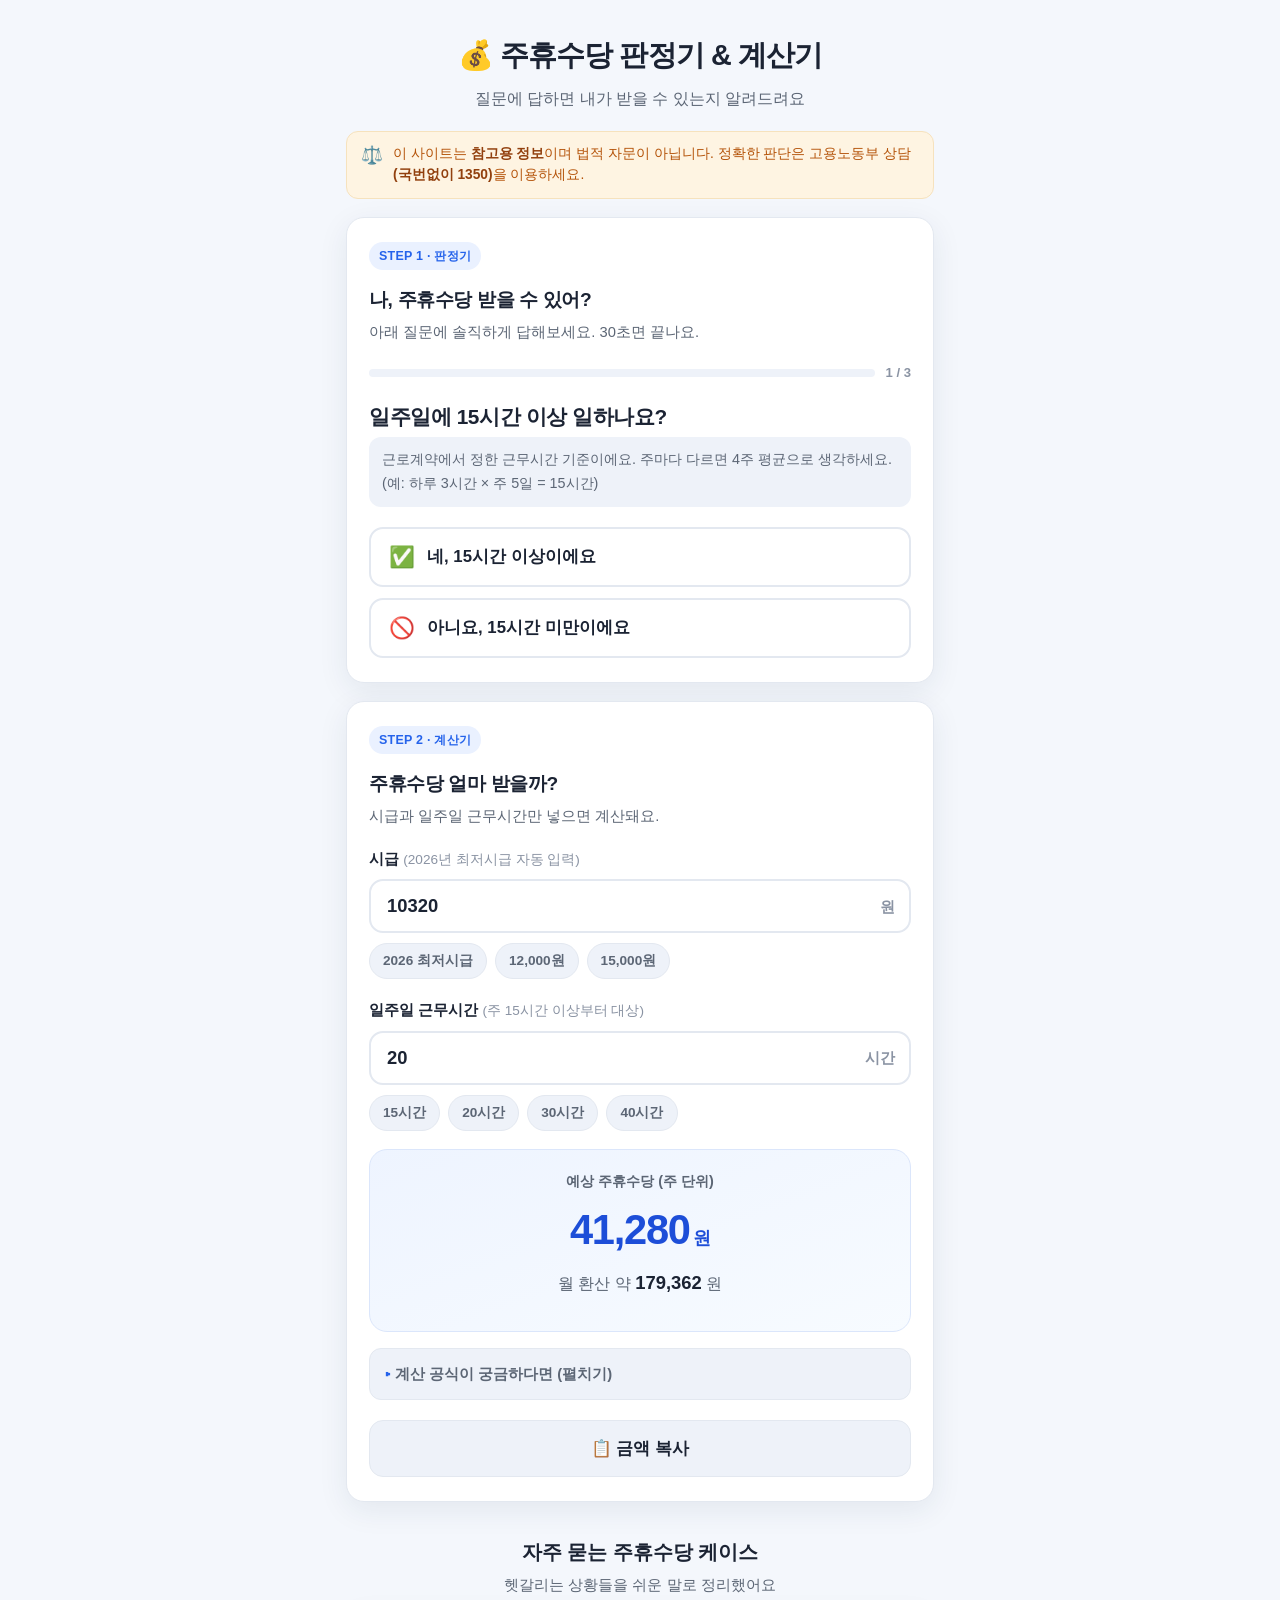
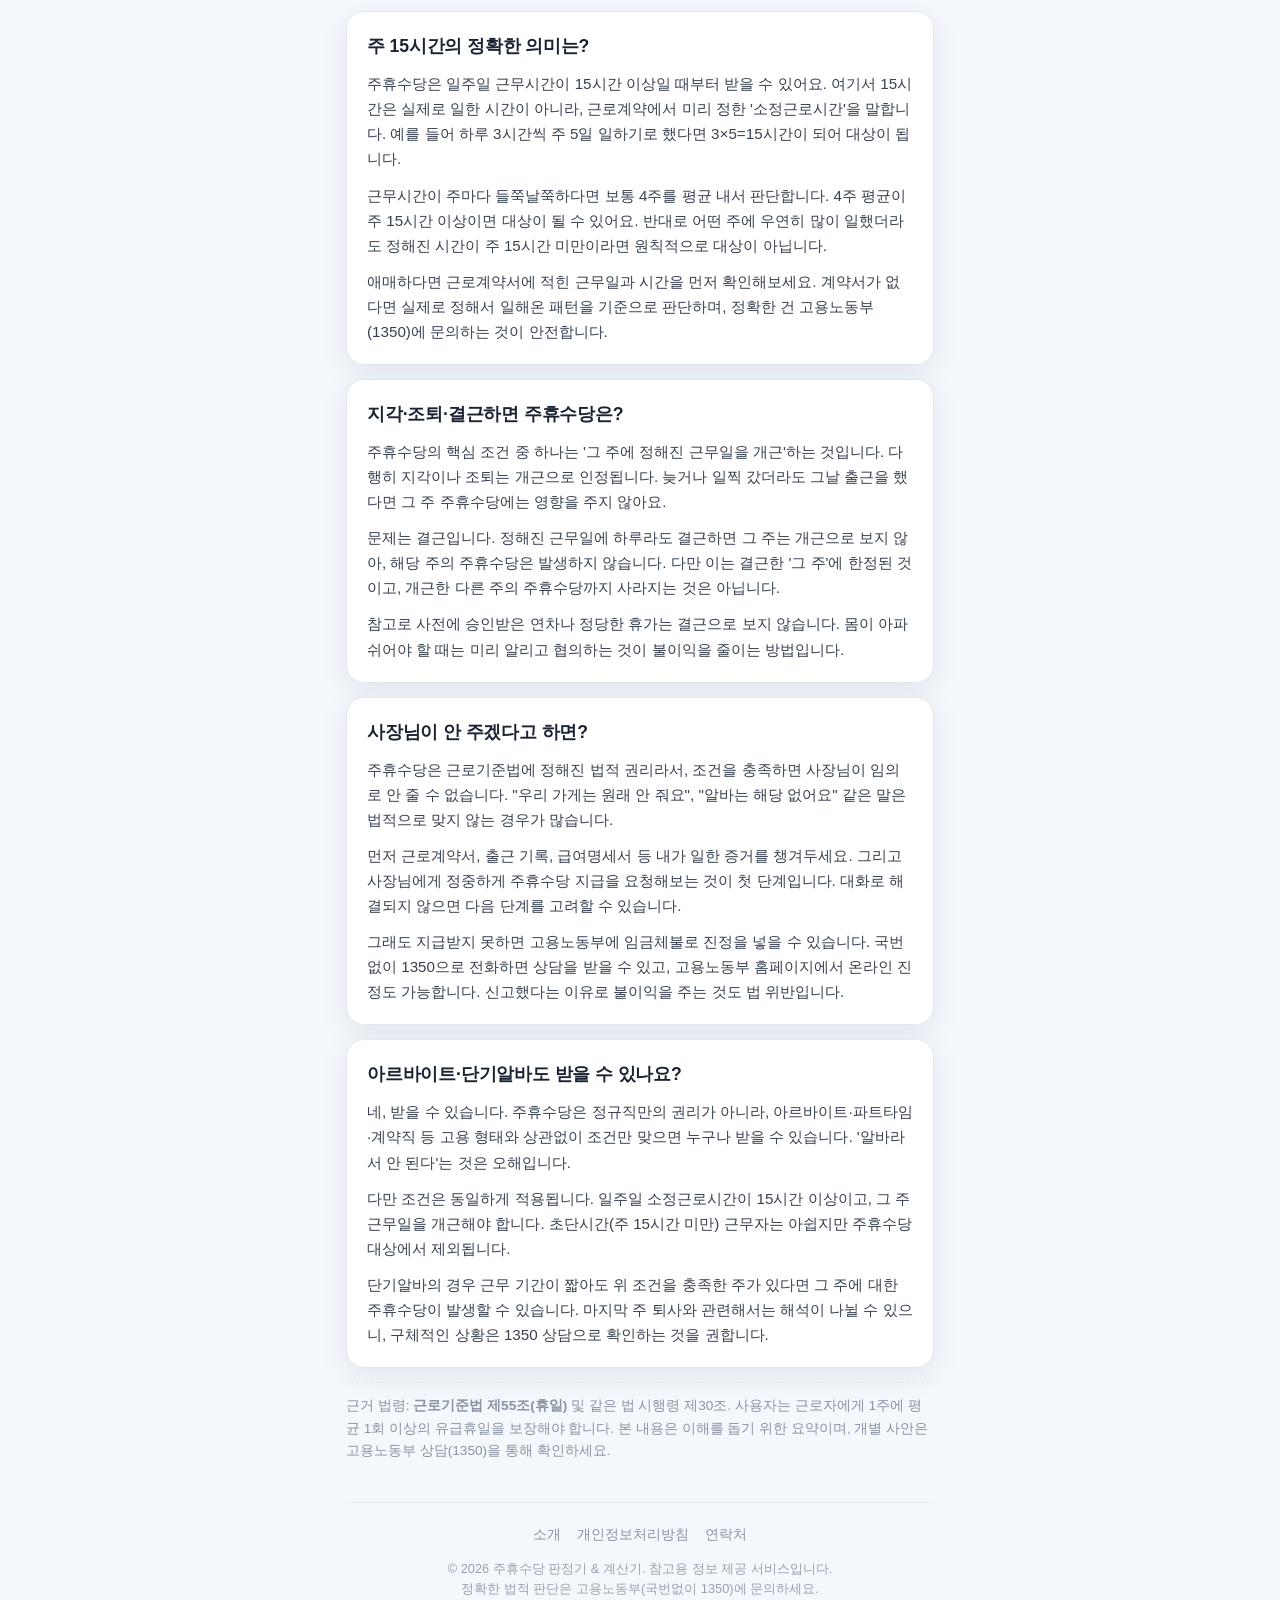
==== index.html @ 9daf7919 "주휴수당 판정기 & 계산기 정적 사이트 초기 커밋 - 판정기(설문형)+계산기(index.html), 밝은 테마(style.css) - 소개/개인정보처리방침/연락처 페이지" ====
<!DOCTYPE html>
<html lang="ko">
<head>
  <meta charset="UTF-8" />
  <meta name="viewport" content="width=device-width, initial-scale=1.0" />
  <title>주휴수당 계산기 · 주휴수당 조건 판정기 | 알바 주휴수당 바로 확인</title>
  <meta name="description" content="주휴수당 계산기와 조건 판정기. 질문 몇 개에 답하면 내가 주휴수당을 받을 수 있는지 바로 알려드려요. 시급과 근무시간만 넣으면 예상 주휴수당과 월 환산 금액까지 계산. 알바·단기알바도 확인하세요." />
  <meta name="keywords" content="주휴수당 계산기, 주휴수당 조건, 주휴수당, 주휴수당 계산, 알바 주휴수당, 주휴수당 지급조건" />
  <meta name="theme-color" content="#2563eb" />
  <meta property="og:title" content="주휴수당 계산기 · 조건 판정기" />
  <meta property="og:description" content="질문에 답하면 내가 주휴수당 받을 수 있는지 알려드려요. 시급·근무시간으로 금액까지 계산!" />
  <meta property="og:type" content="website" />
  <link rel="stylesheet" href="style.css" />
</head>
<body>
  <div class="wrap">
    <header class="site-header">
      <h1>💰 주휴수당 판정기 & 계산기</h1>
      <p class="subtitle">질문에 답하면 내가 받을 수 있는지 알려드려요</p>
    </header>

    <!-- 법적 고지 -->
    <div class="disclaimer">
      <span class="ico">⚖️</span>
      <div>
        이 사이트는 <strong>참고용 정보</strong>이며 법적 자문이 아닙니다.
        정확한 판단은 고용노동부 상담 <strong>(국번없이 1350)</strong>을 이용하세요.
      </div>
    </div>

    <!-- ===== 판정기 ===== -->
    <div class="card" id="quizCard">
      <span class="card-label">STEP 1 · 판정기</span>
      <h2 class="card-title">나, 주휴수당 받을 수 있어?</h2>
      <p class="card-desc">아래 질문에 솔직하게 답해보세요. 30초면 끝나요.</p>

      <!-- 진행 표시 -->
      <div class="quiz-progress" id="quizProgress">
        <div class="bar"><i id="quizBar"></i></div>
        <span class="step" id="quizStep">1 / 3</span>
      </div>

      <!-- 질문 영역 -->
      <div id="questionArea">
        <p class="question" id="questionText"></p>
        <p class="question-help" id="questionHelp"></p>
        <div class="answers" id="answersArea"></div>
        <button class="btn-back" id="backBtn" style="display:none;">← 이전 질문</button>
      </div>

      <!-- 결과 영역 -->
      <div class="result-box" id="quizResult">
        <div class="result-emoji" id="resEmoji">🎉</div>
        <p class="result-verdict" id="resVerdict"></p>
        <div class="result-reason" id="resReason"></div>
        <div class="next-hint" id="nextHint" style="display:none;">
          👇 아래 계산기에서 예상 금액을 확인해보세요!
        </div>
        <div class="btn-row">
          <button class="btn btn-ghost" id="quizCopyBtn">📋 결과 복사</button>
          <button class="btn btn-primary" id="quizRetryBtn">🔄 다시 하기</button>
        </div>
      </div>
    </div>

    <!-- ===== 계산기 ===== -->
    <div class="card" id="calcCard">
      <span class="card-label">STEP 2 · 계산기</span>
      <h2 class="card-title">주휴수당 얼마 받을까?</h2>
      <p class="card-desc">시급과 일주일 근무시간만 넣으면 계산돼요.</p>

      <div class="field">
        <label for="wageInput">시급 <span class="hint">(2026년 최저시급 자동 입력)</span></label>
        <div class="input-wrap">
          <input type="number" id="wageInput" inputmode="numeric" min="0" step="10" />
          <span class="unit">원</span>
        </div>
        <div class="quick-set">
          <button class="chip-btn" data-wage="min">2026 최저시급</button>
          <button class="chip-btn" data-wage="12000">12,000원</button>
          <button class="chip-btn" data-wage="15000">15,000원</button>
        </div>
      </div>

      <div class="field">
        <label for="hoursInput">일주일 근무시간 <span class="hint">(주 15시간 이상부터 대상)</span></label>
        <div class="input-wrap">
          <input type="number" id="hoursInput" inputmode="decimal" min="0" step="0.5" />
          <span class="unit">시간</span>
        </div>
        <div class="quick-set">
          <button class="chip-btn" data-hours="15">15시간</button>
          <button class="chip-btn" data-hours="20">20시간</button>
          <button class="chip-btn" data-hours="30">30시간</button>
          <button class="chip-btn" data-hours="40">40시간</button>
        </div>
      </div>

      <div class="calc-result" id="calcResult">
        <div class="row1">예상 주휴수당 (주 단위)</div>
        <div class="amount"><span id="weeklyAmount">0</span><small> 원</small></div>
        <div class="monthly">월 환산 약 <b id="monthlyAmount">0</b> 원</div>
        <div class="calc-warn" id="calcWarn"></div>
      </div>

      <details class="formula">
        <summary>계산 공식이 궁금하다면 (펼치기)</summary>
        <div class="body">
          <p>주휴수당은 <b>주 40시간을 기준</b>으로 하루치(8시간) 임금을 비례해서 줍니다.</p>
          <p><code>주휴수당 = (1주 근무시간 ÷ 40) × 8 × 시급</code></p>
          <p>단, 주 40시간을 넘게 일해도 <b>40시간 기준</b>으로 계산돼요. (주휴수당 상한 = 8시간분)</p>
          <p>월 환산은 <code>주휴수당 × 4.345주</code>로 계산했습니다. (한 달 평균 주 수)</p>
          <p style="color:var(--text-mute);">※ 실제 지급액은 근로계약·회사 규정에 따라 달라질 수 있어요.</p>
        </div>
      </details>

      <div class="btn-row">
        <button class="btn btn-ghost" id="calcCopyBtn">📋 금액 복사</button>
      </div>
    </div>

    <!-- ===== 설명(SEO) ===== -->
    <div class="info">
      <h2 class="info-heading">자주 묻는 주휴수당 케이스</h2>
      <p class="info-sub">헷갈리는 상황들을 쉬운 말로 정리했어요</p>

      <section>
        <h2>주 15시간의 정확한 의미는?</h2>
        <p>주휴수당은 일주일 근무시간이 15시간 이상일 때부터 받을 수 있어요. 여기서 15시간은 실제로 일한 시간이 아니라, 근로계약에서 미리 정한 '소정근로시간'을 말합니다. 예를 들어 하루 3시간씩 주 5일 일하기로 했다면 3×5=15시간이 되어 대상이 됩니다.</p>
        <p>근무시간이 주마다 들쭉날쭉하다면 보통 4주를 평균 내서 판단합니다. 4주 평균이 주 15시간 이상이면 대상이 될 수 있어요. 반대로 어떤 주에 우연히 많이 일했더라도 정해진 시간이 주 15시간 미만이라면 원칙적으로 대상이 아닙니다.</p>
        <p>애매하다면 근로계약서에 적힌 근무일과 시간을 먼저 확인해보세요. 계약서가 없다면 실제로 정해서 일해온 패턴을 기준으로 판단하며, 정확한 건 고용노동부(1350)에 문의하는 것이 안전합니다.</p>
      </section>

      <section>
        <h2>지각·조퇴·결근하면 주휴수당은?</h2>
        <p>주휴수당의 핵심 조건 중 하나는 '그 주에 정해진 근무일을 개근'하는 것입니다. 다행히 지각이나 조퇴는 개근으로 인정됩니다. 늦거나 일찍 갔더라도 그날 출근을 했다면 그 주 주휴수당에는 영향을 주지 않아요.</p>
        <p>문제는 결근입니다. 정해진 근무일에 하루라도 결근하면 그 주는 개근으로 보지 않아, 해당 주의 주휴수당은 발생하지 않습니다. 다만 이는 결근한 '그 주'에 한정된 것이고, 개근한 다른 주의 주휴수당까지 사라지는 것은 아닙니다.</p>
        <p>참고로 사전에 승인받은 연차나 정당한 휴가는 결근으로 보지 않습니다. 몸이 아파 쉬어야 할 때는 미리 알리고 협의하는 것이 불이익을 줄이는 방법입니다.</p>
      </section>

      <section>
        <h2>사장님이 안 주겠다고 하면?</h2>
        <p>주휴수당은 근로기준법에 정해진 법적 권리라서, 조건을 충족하면 사장님이 임의로 안 줄 수 없습니다. "우리 가게는 원래 안 줘요", "알바는 해당 없어요" 같은 말은 법적으로 맞지 않는 경우가 많습니다.</p>
        <p>먼저 근로계약서, 출근 기록, 급여명세서 등 내가 일한 증거를 챙겨두세요. 그리고 사장님에게 정중하게 주휴수당 지급을 요청해보는 것이 첫 단계입니다. 대화로 해결되지 않으면 다음 단계를 고려할 수 있습니다.</p>
        <p>그래도 지급받지 못하면 고용노동부에 임금체불로 진정을 넣을 수 있습니다. 국번없이 1350으로 전화하면 상담을 받을 수 있고, 고용노동부 홈페이지에서 온라인 진정도 가능합니다. 신고했다는 이유로 불이익을 주는 것도 법 위반입니다.</p>
      </section>

      <section>
        <h2>아르바이트·단기알바도 받을 수 있나요?</h2>
        <p>네, 받을 수 있습니다. 주휴수당은 정규직만의 권리가 아니라, 아르바이트·파트타임·계약직 등 고용 형태와 상관없이 조건만 맞으면 누구나 받을 수 있습니다. '알바라서 안 된다'는 것은 오해입니다.</p>
        <p>다만 조건은 동일하게 적용됩니다. 일주일 소정근로시간이 15시간 이상이고, 그 주 근무일을 개근해야 합니다. 초단시간(주 15시간 미만) 근무자는 아쉽지만 주휴수당 대상에서 제외됩니다.</p>
        <p>단기알바의 경우 근무 기간이 짧아도 위 조건을 충족한 주가 있다면 그 주에 대한 주휴수당이 발생할 수 있습니다. 마지막 주 퇴사와 관련해서는 해석이 나뉠 수 있으니, 구체적인 상황은 1350 상담으로 확인하는 것을 권합니다.</p>
      </section>

      <p class="law-ref">
        근거 법령: <strong>근로기준법 제55조(휴일)</strong> 및 같은 법 시행령 제30조.
        사용자는 근로자에게 1주에 평균 1회 이상의 유급휴일을 보장해야 합니다.
        본 내용은 이해를 돕기 위한 요약이며, 개별 사안은 고용노동부 상담(1350)을 통해 확인하세요.
      </p>
    </div>

    <footer class="site-footer">
      <nav>
        <a href="about.html">소개</a>
        <a href="privacy.html">개인정보처리방침</a>
        <a href="contact.html">연락처</a>
      </nav>
      <p class="copyright">
        © 2026 주휴수당 판정기 & 계산기. 참고용 정보 제공 서비스입니다.<br />
        정확한 법적 판단은 고용노동부(국번없이 1350)에 문의하세요.
      </p>
    </footer>
  </div>

  <div class="toast" id="toast"></div>

  <script>
  (function () {
    "use strict";

    /* =======================================================
       📌 매년 업데이트하는 숫자는 여기 한 곳에 모아둡니다
       - 최저임금이 바뀌면 아래 MIN_WAGE 값만 고치면 됩니다.
       ======================================================= */
    var CONFIG = {
      MIN_WAGE: 10320,        // 2026년 최저시급(원) — 매년 갱신
      MIN_WAGE_YEAR: 2026,    // 위 최저시급 기준 연도
      FULL_WEEK_HOURS: 40,    // 주휴수당 산정 상한 기준 시간
      PAID_DAY_HOURS: 8,      // 하루치 유급휴일 시간
      MIN_ELIGIBLE_HOURS: 15, // 주휴수당 대상 최소 주 근무시간
      WEEKS_PER_MONTH: 4.345  // 월 환산용 한 달 평균 주 수
    };

    /* ================= 판정기 로직 ================= */
    var QUESTIONS = [
      {
        text: "일주일에 15시간 이상 일하나요?",
        help: "근로계약에서 정한 근무시간 기준이에요. 주마다 다르면 4주 평균으로 생각하세요. (예: 하루 3시간 × 주 5일 = 15시간)",
        answers: [
          { label: "네, 15시간 이상이에요", em: "✅", value: "y" },
          { label: "아니요, 15시간 미만이에요", em: "🚫", value: "n" }
        ]
      },
      {
        text: "정해진 근무일에 다 나갔나요? (개근)",
        help: "지각·조퇴는 개근으로 인정돼요. 결근(무단으로 안 나온 날)만 문제가 됩니다.",
        answers: [
          { label: "네, 개근했어요", em: "✅", value: "y" },
          { label: "결근한 날이 있어요", em: "⚠️", value: "n" }
        ]
      },
      {
        text: "이번 주 이후에도 계속 일하나요?",
        help: "이번 주를 끝으로 그만두는지, 다음 주에도 계속 나가는지 골라주세요.",
        answers: [
          { label: "계속 일할 예정이에요", em: "🔁", value: "y" },
          { label: "이번 주가 마지막이에요", em: "👋", value: "last" }
        ]
      }
    ];

    // 결과 정의
    var VERDICTS = {
      yes: {
        cls: "yes", emoji: "🎉", verdict: "받을 수 있어요!",
        copy: "나 주휴수당 받을 수 있대!",
        showCalc: true,
        reason: function () {
          return "세 가지 조건을 모두 충족했어요:" +
            "<ul>" +
            "<li>주 <span class='accent-yes'>15시간 이상</span> 근무 ✅</li>" +
            "<li>그 주 근무일 <span class='accent-yes'>개근</span> ✅</li>" +
            "<li>근로관계 <span class='accent-yes'>계속 유지</span> ✅</li>" +
            "</ul>" +
            "조건이 맞으면 주휴수당은 <b>법으로 보장된 권리</b>예요. 아래 계산기로 금액을 확인해보세요.";
        }
      },
      no_hours: {
        cls: "no", emoji: "😢", verdict: "못 받아요",
        copy: "난 아직 주휴수당 대상이 아니래.",
        showCalc: false,
        reason: function () {
          return "주휴수당은 <span class='accent-no'>일주일 15시간 이상</span> 일해야 받을 수 있어요. " +
            "지금은 주 15시간 미만이라 아쉽게도 대상이 아니에요." +
            "<ul><li>근무시간이 늘어 주 15시간을 넘으면 그때부터 대상이 될 수 있어요.</li>" +
            "<li>주마다 시간이 다르다면 4주 평균으로 다시 따져보세요.</li></ul>";
        }
      },
      no_absent: {
        cls: "no", emoji: "😥", verdict: "이번 주는 못 받아요",
        copy: "이번 주는 주휴수당을 못 받는대.",
        showCalc: false,
        reason: function () {
          return "주휴수당은 그 주 근무일을 <span class='accent-no'>개근</span>해야 발생해요. " +
            "결근한 주는 아쉽게도 그 주 주휴수당이 나오지 않아요." +
            "<ul><li>단, <b>개근한 다른 주</b>의 주휴수당까지 사라지는 건 아니에요.</li>" +
            "<li>지각·조퇴는 개근으로 인정되니, 다음 주부터 결근 없이 채우면 받을 수 있어요.</li></ul>";
        }
      },
      maybe_last: {
        cls: "maybe", emoji: "🤔", verdict: "애매해요",
        copy: "내 주휴수당은 좀 애매한 케이스래.",
        showCalc: true,
        reason: function () {
          return "주 15시간 이상 + 개근은 충족했지만, <span class='accent-maybe'>이번 주가 마지막</span>인 경우예요." +
            "<ul>" +
            "<li>2021년 이후 고용노동부 해석으로는, 마지막 주도 <b>개근하고 근로관계가 유지됐다면</b> 주휴수당을 받을 수 있다고 봐요.</li>" +
            "<li>다만 사업장·계약 형태에 따라 다르게 볼 수 있어, 100% 단정하기 어려운 케이스예요.</li>" +
            "</ul>" +
            "정확한 판단은 <b>고용노동부 1350</b> 상담을 받아보시는 걸 추천해요. 예상 금액은 아래에서 확인할 수 있어요.";
        }
      }
    };

    function judge(a) {
      // a = [q1, q2, q3]
      if (a[0] === "n") return VERDICTS.no_hours;
      if (a[1] === "n") return VERDICTS.no_absent;
      if (a[2] === "last") return VERDICTS.maybe_last;
      return VERDICTS.yes;
    }

    // 상태
    var answers = [];
    var current = 0;

    // DOM
    var quizBar = document.getElementById("quizBar");
    var quizStep = document.getElementById("quizStep");
    var quizProgress = document.getElementById("quizProgress");
    var questionArea = document.getElementById("questionArea");
    var questionText = document.getElementById("questionText");
    var questionHelp = document.getElementById("questionHelp");
    var answersArea = document.getElementById("answersArea");
    var backBtn = document.getElementById("backBtn");
    var quizResult = document.getElementById("quizResult");
    var resEmoji = document.getElementById("resEmoji");
    var resVerdict = document.getElementById("resVerdict");
    var resReason = document.getElementById("resReason");
    var nextHint = document.getElementById("nextHint");
    var quizCopyBtn = document.getElementById("quizCopyBtn");
    var quizRetryBtn = document.getElementById("quizRetryBtn");
    var toast = document.getElementById("toast");

    function renderQuestion() {
      var q = QUESTIONS[current];
      questionText.textContent = q.text;
      questionHelp.textContent = q.help;
      answersArea.innerHTML = "";
      q.answers.forEach(function (ans) {
        var b = document.createElement("button");
        b.className = "btn btn-answer";
        b.innerHTML = "<span class='em'>" + ans.em + "</span><span>" + ans.label + "</span>";
        b.addEventListener("click", function () { answer(ans.value); });
        answersArea.appendChild(b);
      });
      backBtn.style.display = current > 0 ? "block" : "none";
      quizBar.style.width = (current / QUESTIONS.length) * 100 + "%";
      quizStep.textContent = (current + 1) + " / " + QUESTIONS.length;
    }

    function answer(value) {
      answers[current] = value;
      // 조기 종료: 첫 질문 '아니오'면 바로 결과
      if (current === 0 && value === "n") { showResult(); return; }
      if (current === 1 && value === "n") { showResult(); return; }
      if (current < QUESTIONS.length - 1) {
        current++;
        renderQuestion();
      } else {
        showResult();
      }
    }

    function showResult() {
      var v = judge(answers);
      quizBar.style.width = "100%";
      questionArea.style.display = "none";
      quizProgress.style.display = "none";
      resEmoji.textContent = v.emoji;
      resVerdict.textContent = v.verdict;
      resVerdict.className = "result-verdict " + v.cls;
      resReason.innerHTML = v.reason();
      nextHint.style.display = v.showCalc ? "block" : "none";
      quizResult.classList.add("show");
      quizResult.dataset.copy = v.copy;
    }

    function resetQuiz() {
      answers = []; current = 0;
      quizResult.classList.remove("show");
      questionArea.style.display = "block";
      quizProgress.style.display = "flex";
      renderQuestion();
    }

    backBtn.addEventListener("click", function () {
      if (current > 0) { current--; renderQuestion(); }
    });
    quizRetryBtn.addEventListener("click", resetQuiz);

    quizCopyBtn.addEventListener("click", function () {
      var msg = quizResult.dataset.copy || "나 주휴수당 받을 수 있을까?";
      var url = location.href.split(/[?#]/)[0];
      var text = msg + " 너도 확인해봐 👉 주휴수당 판정기\n" + url;
      copyText(text, quizCopyBtn, "📋 결과 복사");
    });

    /* ================= 계산기 로직 ================= */
    var wageInput = document.getElementById("wageInput");
    var hoursInput = document.getElementById("hoursInput");
    var weeklyAmount = document.getElementById("weeklyAmount");
    var monthlyAmount = document.getElementById("monthlyAmount");
    var calcWarn = document.getElementById("calcWarn");
    var calcCopyBtn = document.getElementById("calcCopyBtn");

    // 기본값 세팅
    wageInput.value = CONFIG.MIN_WAGE;
    hoursInput.value = 20;

    function won(n) { return n.toLocaleString("ko-KR"); }

    function calcWeekly(wage, hours) {
      if (!wage || !hours || wage <= 0 || hours <= 0) return { weekly: 0, capped: false, eligible: hours >= CONFIG.MIN_ELIGIBLE_HOURS };
      var eligible = hours >= CONFIG.MIN_ELIGIBLE_HOURS;
      var effHours = Math.min(hours, CONFIG.FULL_WEEK_HOURS);
      var paidHours = (effHours / CONFIG.FULL_WEEK_HOURS) * CONFIG.PAID_DAY_HOURS;
      var weekly = Math.round(paidHours * wage);
      return { weekly: weekly, capped: hours > CONFIG.FULL_WEEK_HOURS, eligible: eligible };
    }

    function updateCalc() {
      var wage = parseFloat(wageInput.value) || 0;
      var hours = parseFloat(hoursInput.value) || 0;
      var r = calcWeekly(wage, hours);
      if (!r.eligible) {
        weeklyAmount.textContent = "0";
        monthlyAmount.textContent = "0";
        calcWarn.textContent = "⚠️ 주 " + CONFIG.MIN_ELIGIBLE_HOURS + "시간 미만은 주휴수당 대상이 아니에요.";
        calcCopyBtn.dataset.amount = "";
        return;
      }
      weeklyAmount.textContent = won(r.weekly);
      monthlyAmount.textContent = won(Math.round(r.weekly * CONFIG.WEEKS_PER_MONTH));
      calcWarn.textContent = r.capped
        ? "※ 주 40시간을 넘겨 일해도 40시간 기준(하루 8시간분)으로 계산돼요."
        : "";
      calcCopyBtn.dataset.amount = won(r.weekly);
      calcCopyBtn.dataset.monthly = won(Math.round(r.weekly * CONFIG.WEEKS_PER_MONTH));
    }

    wageInput.addEventListener("input", updateCalc);
    hoursInput.addEventListener("input", updateCalc);

    document.querySelectorAll(".chip-btn").forEach(function (chip) {
      chip.addEventListener("click", function () {
        if (chip.dataset.wage) {
          wageInput.value = chip.dataset.wage === "min" ? CONFIG.MIN_WAGE : chip.dataset.wage;
        }
        if (chip.dataset.hours) {
          hoursInput.value = chip.dataset.hours;
        }
        updateCalc();
      });
    });

    calcCopyBtn.addEventListener("click", function () {
      var amount = calcCopyBtn.dataset.amount;
      var url = location.href.split(/[?#]/)[0];
      var text;
      if (!amount) {
        text = "주휴수당 계산해봤어! 너도 확인해봐 👉 주휴수당 계산기\n" + url;
      } else {
        text = "내 예상 주휴수당은 주 " + amount + "원 (월 약 " + (calcCopyBtn.dataset.monthly || "") +
          "원)! 너도 계산해봐 👉 주휴수당 계산기\n" + url;
      }
      copyText(text, calcCopyBtn, "📋 금액 복사");
    });

    /* ================= 공통: 복사 & 토스트 ================= */
    function showToast(msg) {
      toast.textContent = msg;
      toast.classList.add("show");
      clearTimeout(toast._t);
      toast._t = setTimeout(function () { toast.classList.remove("show"); }, 1800);
    }

    function copyText(text, btn, restoreLabel) {
      doCopy(text).then(function () {
        var old = btn.innerHTML;
        btn.classList.add("copied");
        btn.textContent = "✅ 복사됨!";
        showToast("클립보드에 복사했어요!");
        setTimeout(function () {
          btn.classList.remove("copied");
          btn.textContent = restoreLabel;
        }, 1500);
      }).catch(function () {
        showToast("복사에 실패했어요. 직접 복사해 주세요.");
      });
    }

    function doCopy(text) {
      if (navigator.clipboard && navigator.clipboard.writeText) {
        return navigator.clipboard.writeText(text);
      }
      return new Promise(function (resolve, reject) {
        try {
          var ta = document.createElement("textarea");
          ta.value = text;
          ta.style.position = "fixed"; ta.style.opacity = "0";
          document.body.appendChild(ta);
          ta.select();
          var ok = document.execCommand("copy");
          document.body.removeChild(ta);
          ok ? resolve() : reject();
        } catch (e) { reject(e); }
      });
    }

    /* ================= 초기화 ================= */
    renderQuestion();
    updateCalc();
  })();
  </script>
</body>
</html>
---- style.css ----
/* ===== 주휴수당 판정기 + 계산기 — 밝은 테마 ===== */
:root {
  --bg: #f4f7fc;
  --bg-soft: #eef2f9;
  --card: #ffffff;
  --border: #e3e8f0;
  --text: #1b2333;
  --text-dim: #5c6675;
  --text-mute: #8a93a3;
  --primary: #2563eb;
  --primary-dark: #1d4ed8;
  --primary-soft: #eaf1ff;
  --green: #10b981;
  --green-soft: #e7f8f1;
  --green-dark: #047857;
  --amber: #f59e0b;
  --amber-soft: #fef4e2;
  --amber-dark: #b45309;
  --red: #ef4444;
  --red-soft: #fdeaea;
  --red-dark: #b91c1c;
  --radius: 18px;
  --radius-sm: 12px;
  --shadow: 0 8px 30px rgba(31, 45, 80, 0.08);
  --shadow-lg: 0 16px 50px rgba(31, 45, 80, 0.14);
  --font: -apple-system, BlinkMacSystemFont, "Segoe UI", "Apple SD Gothic Neo",
    "Malgun Gothic", "맑은 고딕", Roboto, sans-serif;
}

* { box-sizing: border-box; }
html, body { margin: 0; padding: 0; }

body {
  background: var(--bg);
  color: var(--text);
  font-family: var(--font);
  line-height: 1.65;
  -webkit-font-smoothing: antialiased;
  min-height: 100vh;
}

.wrap {
  width: 100%;
  max-width: 620px;
  margin: 0 auto;
  padding: 20px 16px 48px;
}

/* ===== 헤더 ===== */
.site-header { text-align: center; padding: 12px 0 2px; }
.site-header h1 {
  font-size: 1.55rem;
  margin: 0 0 6px;
  letter-spacing: -0.03em;
}
.site-header .subtitle {
  color: var(--text-dim);
  font-size: 0.98rem;
  margin: 0;
}

/* ===== 법적 고지 배너 ===== */
.disclaimer {
  display: flex;
  gap: 10px;
  align-items: flex-start;
  background: var(--amber-soft);
  border: 1px solid #f6e2bd;
  color: var(--amber-dark);
  border-radius: var(--radius-sm);
  padding: 12px 14px;
  font-size: 0.86rem;
  line-height: 1.5;
  margin: 18px 0 6px;
}
.disclaimer .ico { font-size: 1.1rem; line-height: 1.3; flex-shrink: 0; }
.disclaimer strong { color: #92400e; }
.disclaimer a { color: var(--amber-dark); font-weight: 700; }

/* ===== 카드 공통 ===== */
.card {
  background: var(--card);
  border: 1px solid var(--border);
  border-radius: var(--radius);
  box-shadow: var(--shadow);
  padding: 24px 22px;
  margin-top: 18px;
}
.card-label {
  display: inline-block;
  font-size: 0.78rem;
  font-weight: 800;
  letter-spacing: 0.02em;
  color: var(--primary);
  background: var(--primary-soft);
  padding: 4px 10px;
  border-radius: 999px;
  margin-bottom: 14px;
}
.card h2.card-title { font-size: 1.2rem; margin: 0 0 4px; letter-spacing: -0.02em; }
.card .card-desc { color: var(--text-dim); font-size: 0.92rem; margin: 0 0 18px; }

/* ===== 판정기(설문) ===== */
.quiz-progress {
  display: flex; align-items: center; gap: 10px;
  margin-bottom: 18px;
}
.quiz-progress .bar {
  flex: 1; height: 8px; border-radius: 99px; background: var(--bg-soft); overflow: hidden;
}
.quiz-progress .bar > i {
  display: block; height: 100%; width: 0%;
  background: linear-gradient(90deg, var(--primary), #4f86ff);
  border-radius: 99px; transition: width 0.35s ease;
}
.quiz-progress .step { font-size: 0.82rem; color: var(--text-mute); font-weight: 700; white-space: nowrap; }

.question {
  font-size: 1.3rem;
  font-weight: 800;
  letter-spacing: -0.02em;
  margin: 4px 0 6px;
  line-height: 1.4;
}
.question-help {
  font-size: 0.9rem;
  color: var(--text-dim);
  background: var(--bg-soft);
  border-radius: var(--radius-sm);
  padding: 11px 13px;
  margin: 0 0 20px;
}
.answers { display: flex; flex-direction: column; gap: 11px; }

/* ===== 버튼 ===== */
.btn {
  appearance: none;
  border: none;
  border-radius: 14px;
  padding: 16px 18px;
  font-size: 1.05rem;
  font-weight: 800;
  font-family: inherit;
  cursor: pointer;
  transition: transform 0.08s ease, filter 0.15s ease, background 0.15s, box-shadow 0.15s;
  width: 100%;
  color: #fff;
  text-align: center;
}
.btn:active { transform: translateY(1px) scale(0.995); }
.btn-primary { background: var(--primary); box-shadow: 0 6px 16px rgba(37, 99, 235, 0.25); }
.btn-primary:hover { background: var(--primary-dark); }
.btn-answer {
  background: var(--card);
  color: var(--text);
  border: 2px solid var(--border);
  box-shadow: none;
  text-align: left;
  display: flex; align-items: center; gap: 12px;
}
.btn-answer:hover { border-color: var(--primary); background: var(--primary-soft); }
.btn-answer .em { font-size: 1.3rem; }
.btn-ghost {
  background: var(--bg-soft);
  color: var(--text);
  border: 1px solid var(--border);
  box-shadow: none;
}
.btn-ghost:hover { background: #e2e8f4; }
.btn.copied { background: var(--green) !important; color: #fff; }

.btn-back {
  background: none; border: none; color: var(--text-mute);
  font-size: 0.9rem; font-weight: 700; cursor: pointer; padding: 8px 4px; margin-top: 14px;
  font-family: inherit;
}
.btn-back:hover { color: var(--text-dim); }

.btn-row { display: flex; gap: 10px; margin-top: 20px; }
.btn-row .btn { width: auto; flex: 1; }

/* ===== 판정 결과 ===== */
.result-box { display: none; text-align: center; }
.result-box.show { display: block; animation: fade 0.3s ease; }
@keyframes fade { from { opacity: 0; transform: translateY(8px); } to { opacity: 1; transform: none; } }

.result-emoji { font-size: 3.6rem; line-height: 1; margin-bottom: 6px; }
.result-verdict { font-size: 1.7rem; font-weight: 900; letter-spacing: -0.02em; margin: 0 0 12px; }
.result-verdict.yes { color: var(--green-dark); }
.result-verdict.no { color: var(--red-dark); }
.result-verdict.maybe { color: var(--amber-dark); }

.result-reason {
  text-align: left;
  background: var(--bg-soft);
  border-radius: var(--radius-sm);
  padding: 16px 16px;
  font-size: 0.95rem;
  color: var(--text);
  margin-bottom: 6px;
}
.result-reason ul { margin: 8px 0 0; padding-left: 18px; }
.result-reason li { margin-bottom: 5px; }
.result-reason .accent-yes { color: var(--green-dark); font-weight: 800; }
.result-reason .accent-no { color: var(--red-dark); font-weight: 800; }
.result-reason .accent-maybe { color: var(--amber-dark); font-weight: 800; }

.next-hint {
  margin-top: 16px;
  padding: 14px;
  border-radius: var(--radius-sm);
  background: var(--green-soft);
  color: var(--green-dark);
  font-weight: 700;
  font-size: 0.95rem;
}

/* ===== 계산기 ===== */
.field { margin-bottom: 18px; }
.field label { display: block; font-weight: 700; font-size: 0.95rem; margin-bottom: 8px; }
.field .hint { font-weight: 500; color: var(--text-mute); font-size: 0.85rem; }
.input-wrap { position: relative; display: flex; align-items: center; }
.input-wrap input {
  width: 100%;
  font-size: 1.15rem;
  font-weight: 700;
  font-family: inherit;
  padding: 14px 52px 14px 16px;
  border: 2px solid var(--border);
  border-radius: 14px;
  background: var(--card);
  color: var(--text);
  -webkit-appearance: none;
}
.input-wrap input:focus { outline: none; border-color: var(--primary); }
.input-wrap .unit {
  position: absolute; right: 16px; color: var(--text-mute); font-weight: 700; font-size: 0.95rem;
}
.quick-set { display: flex; gap: 8px; margin-top: 10px; flex-wrap: wrap; }
.chip-btn {
  font-size: 0.85rem; font-weight: 700; font-family: inherit;
  padding: 8px 13px; border-radius: 999px;
  border: 1px solid var(--border); background: var(--bg-soft); color: var(--text-dim);
  cursor: pointer;
}
.chip-btn:hover { border-color: var(--primary); color: var(--primary); }

.calc-result {
  margin-top: 8px;
  padding: 20px;
  border-radius: var(--radius);
  background: linear-gradient(160deg, #eef4ff, #f7fbff);
  border: 1px solid #dbe6fb;
  text-align: center;
}
.calc-result .row1 { font-size: 0.9rem; color: var(--text-dim); font-weight: 700; }
.calc-result .amount { font-size: 2.6rem; font-weight: 900; letter-spacing: -0.03em; color: var(--primary-dark); margin: 2px 0; }
.calc-result .amount small { font-size: 1.1rem; font-weight: 800; }
.calc-result .monthly { font-size: 1rem; color: var(--text-dim); margin-top: 4px; }
.calc-result .monthly b { color: var(--text); font-size: 1.15rem; }
.calc-warn { font-size: 0.82rem; color: var(--amber-dark); margin-top: 12px; }

/* ===== 접이식(공식) ===== */
details.formula {
  margin-top: 16px;
  border: 1px solid var(--border);
  border-radius: var(--radius-sm);
  background: var(--bg-soft);
  padding: 0 14px;
}
details.formula summary {
  cursor: pointer; font-weight: 700; font-size: 0.92rem; padding: 13px 0; color: var(--text-dim);
  list-style: none;
}
details.formula summary::-webkit-details-marker { display: none; }
details.formula summary::before { content: "▸ "; color: var(--primary); }
details.formula[open] summary::before { content: "▾ "; }
details.formula .body { padding: 0 0 14px; font-size: 0.9rem; color: var(--text-dim); }
details.formula .body code {
  background: #e6ecf6; padding: 2px 6px; border-radius: 6px; font-size: 0.88em; color: var(--text);
}
details.formula .body p { margin: 0 0 8px; }

/* ===== 설명(SEO) ===== */
.info { margin-top: 34px; }
.info > h2.info-heading { font-size: 1.25rem; margin: 0 0 4px; text-align: center; }
.info > p.info-sub { text-align: center; color: var(--text-dim); font-size: 0.92rem; margin: 0 0 8px; }
.info section {
  background: var(--card);
  border: 1px solid var(--border);
  border-radius: var(--radius);
  box-shadow: var(--shadow);
  padding: 20px 20px;
  margin-top: 14px;
}
.info section h2 { font-size: 1.1rem; margin: 0 0 10px; letter-spacing: -0.01em; }
.info section p { margin: 0 0 11px; color: #38414f; font-size: 0.95rem; }
.info section p:last-child { margin-bottom: 0; }
.info .law-ref {
  margin-top: 14px; font-size: 0.85rem; color: var(--text-mute);
  border-top: 1px dashed var(--border); padding-top: 12px;
}

/* ===== 하위 페이지 ===== */
.page .card { text-align: left; }
.page h2 { font-size: 1.2rem; margin: 22px 0 10px; }
.page h2:first-child { margin-top: 0; }
.page p, .page li { color: #38414f; font-size: 0.96rem; }
.page ul { padding-left: 20px; }
.page a { color: var(--primary); }
.back-link { display: inline-block; margin-bottom: 4px; color: var(--primary); text-decoration: none; font-weight: 700; font-size: 0.92rem; }
.back-link:hover { text-decoration: underline; }

/* ===== 푸터 ===== */
.site-footer {
  margin-top: 40px; padding-top: 20px; border-top: 1px solid var(--border);
  text-align: center; color: var(--text-mute); font-size: 0.88rem;
}
.site-footer nav { display: flex; gap: 16px; justify-content: center; flex-wrap: wrap; margin-bottom: 10px; }
.site-footer a { color: var(--text-mute); text-decoration: none; }
.site-footer a:hover { color: var(--text-dim); text-decoration: underline; }
.site-footer .copyright { font-size: 0.8rem; opacity: 0.85; line-height: 1.5; }

/* ===== 토스트 ===== */
.toast {
  position: fixed; left: 50%; bottom: 26px;
  transform: translateX(-50%) translateY(20px);
  background: #1b2333; color: #fff;
  padding: 12px 20px; border-radius: 12px;
  font-size: 0.9rem; font-weight: 700;
  box-shadow: var(--shadow-lg);
  opacity: 0; pointer-events: none;
  transition: opacity 0.25s, transform 0.25s; z-index: 50;
}
.toast.show { opacity: 1; transform: translateX(-50%) translateY(0); }

@media (min-width: 480px) {
  .site-header h1 { font-size: 1.8rem; }
}
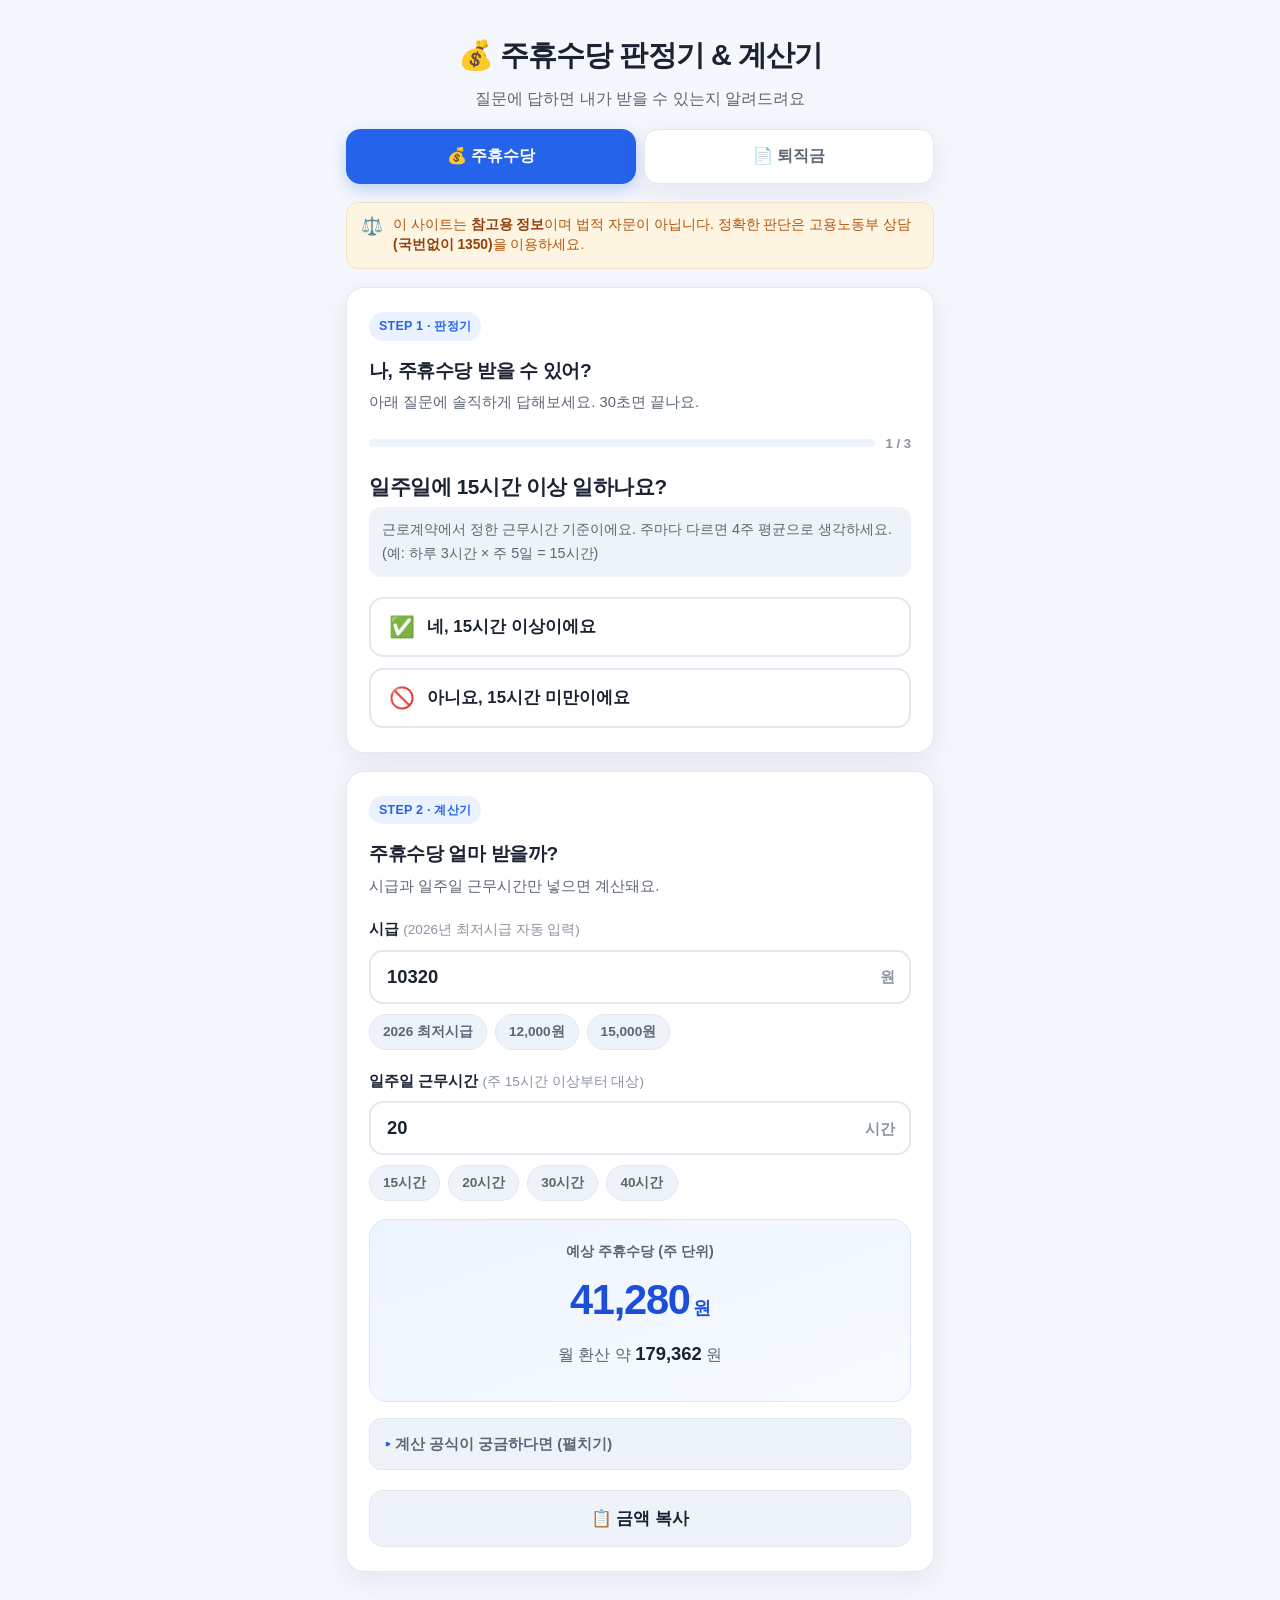
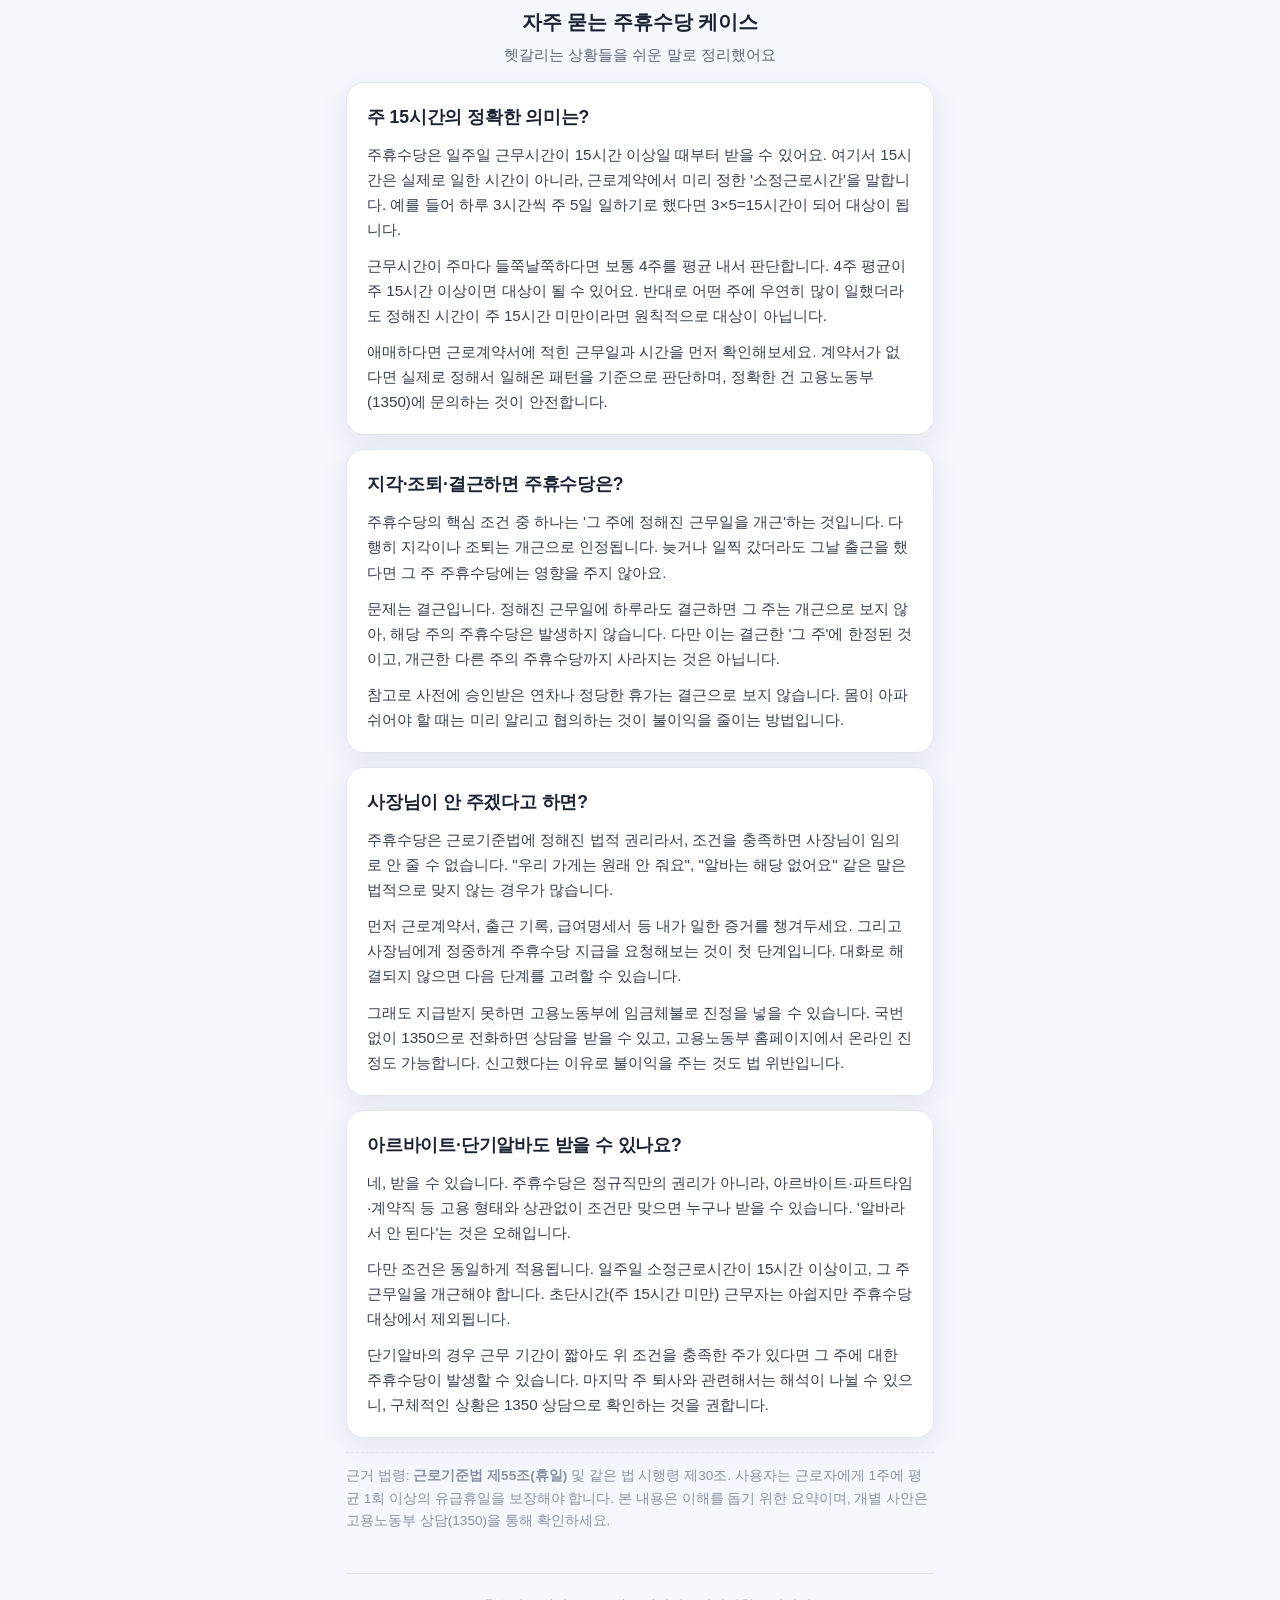
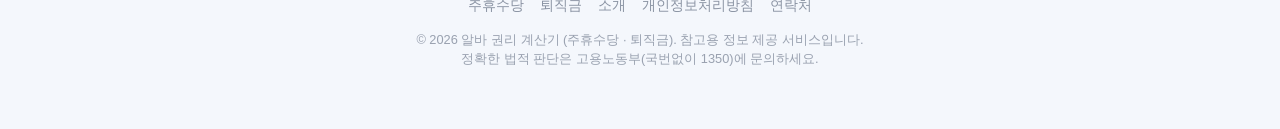
==== commit 929a9887: "퇴직금 판정기+계산기 추가, 알바 권리 계산기로 확장 - toejik.html 신규: 대화형 판정기 + 재직일수 기반 계산기 + SEO 섹션 4개 - 상단 탭(주휴수당/퇴직금) 및" ====
--- a/index.html
+++ b/index.html
@@ -3,6 +3,8 @@
 <head>
   <meta charset="UTF-8" />
   <meta name="viewport" content="width=device-width, initial-scale=1.0" />
+  <meta name="google-site-verification" content="tqDl8S2tYXEa9xzhlGxQzn0HwiY2uJCHvbh6UM1SFNE" />
+  <meta name="naver-site-verification" content="ebfb3b7ef663265ae94d19c20db2c4965bf702b1" />
   <title>주휴수당 계산기 · 주휴수당 조건 판정기 | 알바 주휴수당 바로 확인</title>
   <meta name="description" content="주휴수당 계산기와 조건 판정기. 질문 몇 개에 답하면 내가 주휴수당을 받을 수 있는지 바로 알려드려요. 시급과 근무시간만 넣으면 예상 주휴수당과 월 환산 금액까지 계산. 알바·단기알바도 확인하세요." />
   <meta name="keywords" content="주휴수당 계산기, 주휴수당 조건, 주휴수당, 주휴수당 계산, 알바 주휴수당, 주휴수당 지급조건" />
@@ -19,6 +21,12 @@
       <p class="subtitle">질문에 답하면 내가 받을 수 있는지 알려드려요</p>
     </header>
 
+    <!-- 탭: 주휴수당 / 퇴직금 -->
+    <nav class="tab-nav">
+      <a href="index.html" class="tab active">💰 주휴수당</a>
+      <a href="toejik.html" class="tab">📄 퇴직금</a>
+    </nav>
+
     <!-- 법적 고지 -->
     <div class="disclaimer">
       <span class="ico">⚖️</span>
@@ -161,12 +169,14 @@
 
     <footer class="site-footer">
       <nav>
+        <a href="index.html">주휴수당</a>
+        <a href="toejik.html">퇴직금</a>
         <a href="about.html">소개</a>
         <a href="privacy.html">개인정보처리방침</a>
         <a href="contact.html">연락처</a>
       </nav>
       <p class="copyright">
-        © 2026 주휴수당 판정기 & 계산기. 참고용 정보 제공 서비스입니다.<br />
+        © 2026 알바 권리 계산기 (주휴수당 · 퇴직금). 참고용 정보 제공 서비스입니다.<br />
         정확한 법적 판단은 고용노동부(국번없이 1350)에 문의하세요.
       </p>
     </footer>
--- a/style.css
+++ b/style.css
@@ -77,6 +77,80 @@
 .disclaimer strong { color: #92400e; }
 .disclaimer a { color: var(--amber-dark); font-weight: 700; }
 
+/* ===== 탭 네비게이션 (주휴수당/퇴직금) ===== */
+.tab-nav {
+  display: flex;
+  gap: 8px;
+  margin-top: 16px;
+}
+.tab-nav .tab {
+  flex: 1;
+  text-align: center;
+  text-decoration: none;
+  padding: 13px 10px;
+  border-radius: 14px;
+  font-weight: 800;
+  font-size: 1rem;
+  background: var(--card);
+  border: 1px solid var(--border);
+  color: var(--text-dim);
+  box-shadow: var(--shadow);
+  transition: border-color 0.15s, color 0.15s, background 0.15s;
+}
+.tab-nav .tab.active {
+  background: var(--primary);
+  color: #fff;
+  border-color: var(--primary);
+  box-shadow: 0 6px 16px rgba(37, 99, 235, 0.25);
+}
+.tab-nav .tab:not(.active):hover {
+  border-color: var(--primary);
+  color: var(--primary);
+}
+
+/* ===== 세그먼트 토글 (월급/일평균임금) ===== */
+.seg {
+  display: flex;
+  gap: 8px;
+  margin-bottom: 14px;
+}
+.seg-btn {
+  flex: 1;
+  padding: 11px 10px;
+  border-radius: 12px;
+  border: 1px solid var(--border);
+  background: var(--bg-soft);
+  color: var(--text-dim);
+  font-weight: 700;
+  font-size: 0.92rem;
+  font-family: inherit;
+  cursor: pointer;
+  transition: background 0.15s, border-color 0.15s, color 0.15s;
+}
+.seg-btn.active {
+  background: var(--primary-soft);
+  border-color: var(--primary);
+  color: var(--primary);
+}
+
+/* ===== 날짜 입력 ===== */
+.date-row { display: flex; gap: 10px; }
+.date-row .field { flex: 1; margin-bottom: 0; }
+input[type="date"] {
+  width: 100%;
+  font-size: 1.02rem;
+  font-weight: 700;
+  font-family: inherit;
+  padding: 13px 14px;
+  border: 2px solid var(--border);
+  border-radius: 14px;
+  background: var(--card);
+  color: var(--text);
+  -webkit-appearance: none;
+}
+input[type="date"]:focus { outline: none; border-color: var(--primary); }
+.calc-note { font-size: 0.84rem; color: var(--text-mute); margin: 8px 0 0; }
+
 /* ===== 카드 공통 ===== */
 .card {
   background: var(--card);
